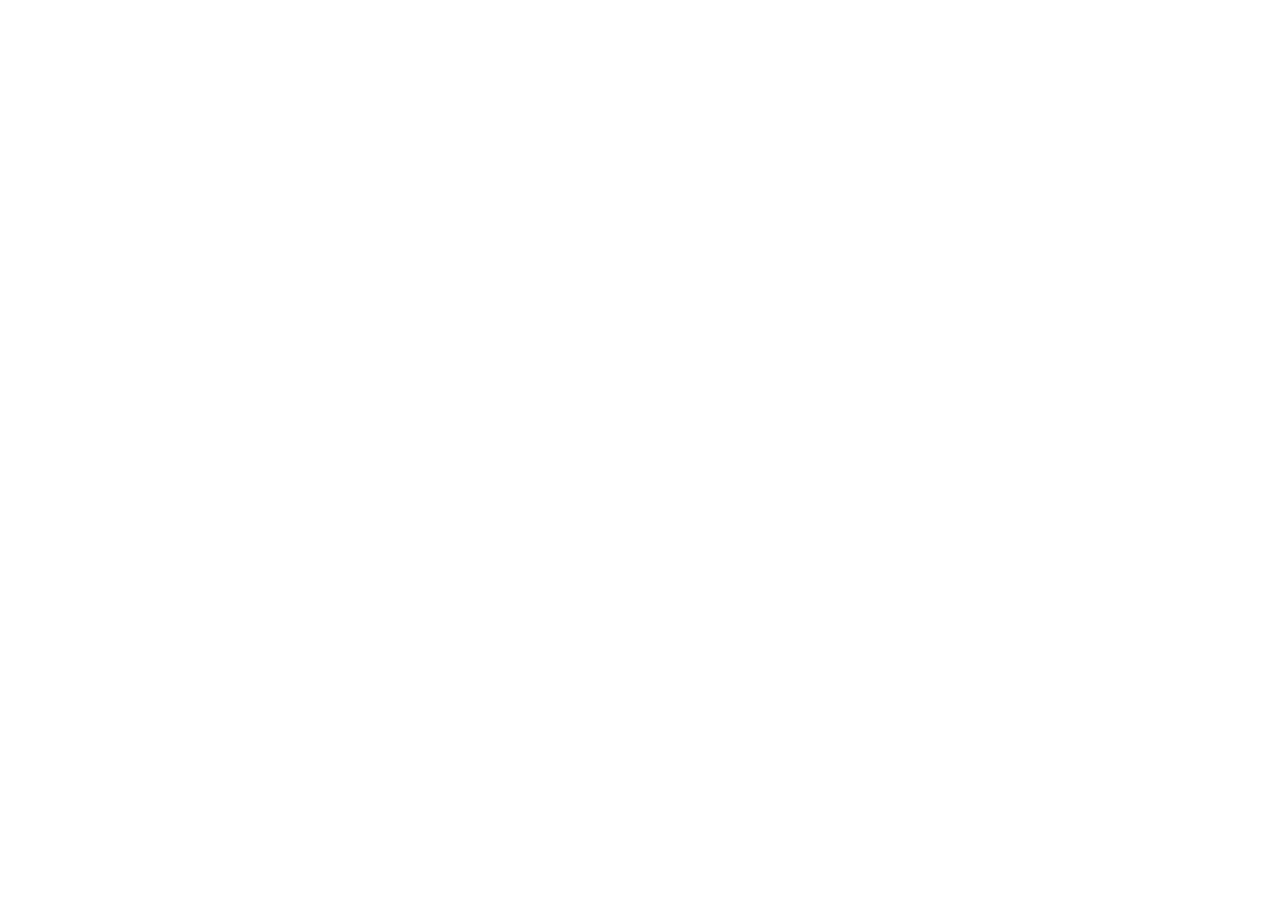
==== index.html @ 2ce0e39a "Initialize portfolio Pages site" ====
<!doctype html>
<html lang="zh-CN">
  <head>
    <meta charset="UTF-8" />
    <meta name="viewport" content="width=device-width, initial-scale=1.0" />
    <meta name="theme-color" content="#f3f0e9" />
    <meta name="description" content="单利玲产品设计作品集：DESIGN IN MOTION。沈阳化工大学产品设计专业在读。" />
    <title>DESIGN IN MOTION — 单利玲</title>
    <script type="module" crossorigin src="./assets/index-DRYO4Wwj.js"></script>
    <link rel="stylesheet" crossorigin href="./assets/index-DU_Dm9wd.css">
  </head>
  <body>
    <div id="root"></div>
  </body>
</html>
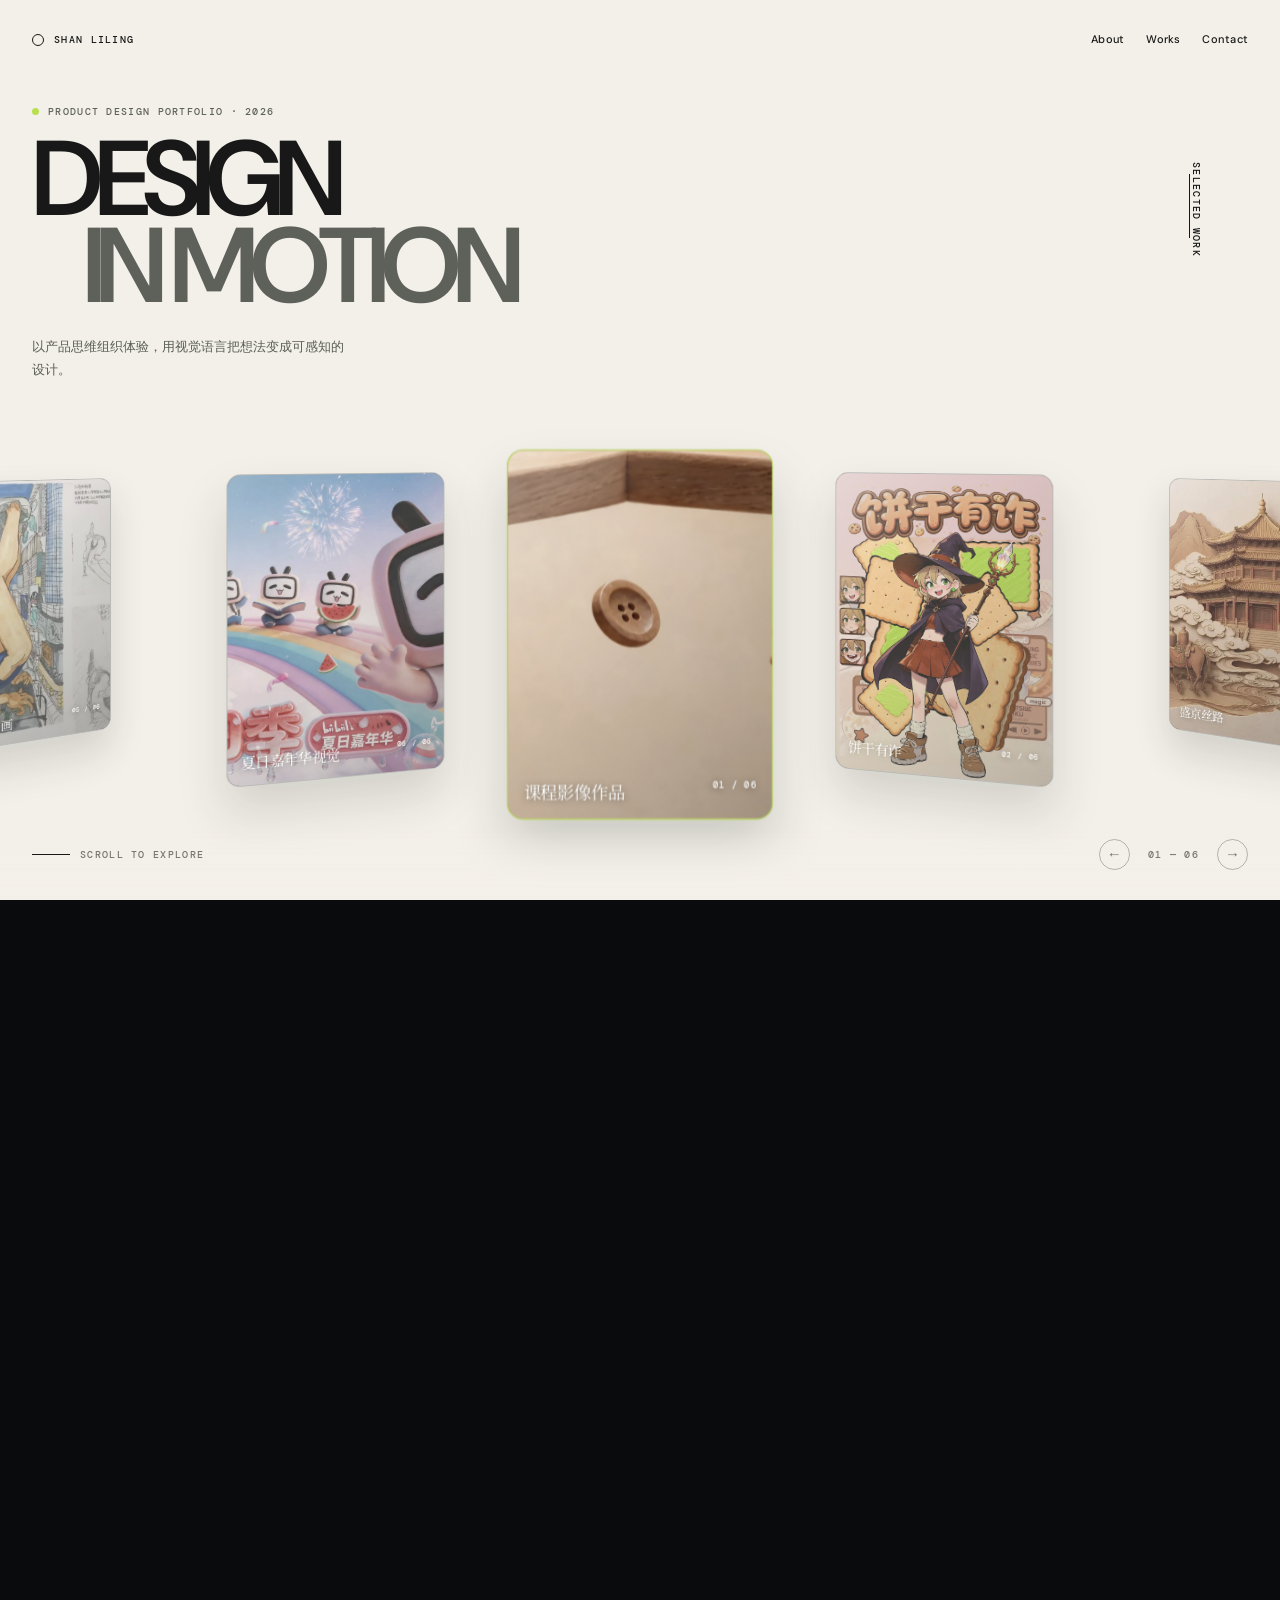
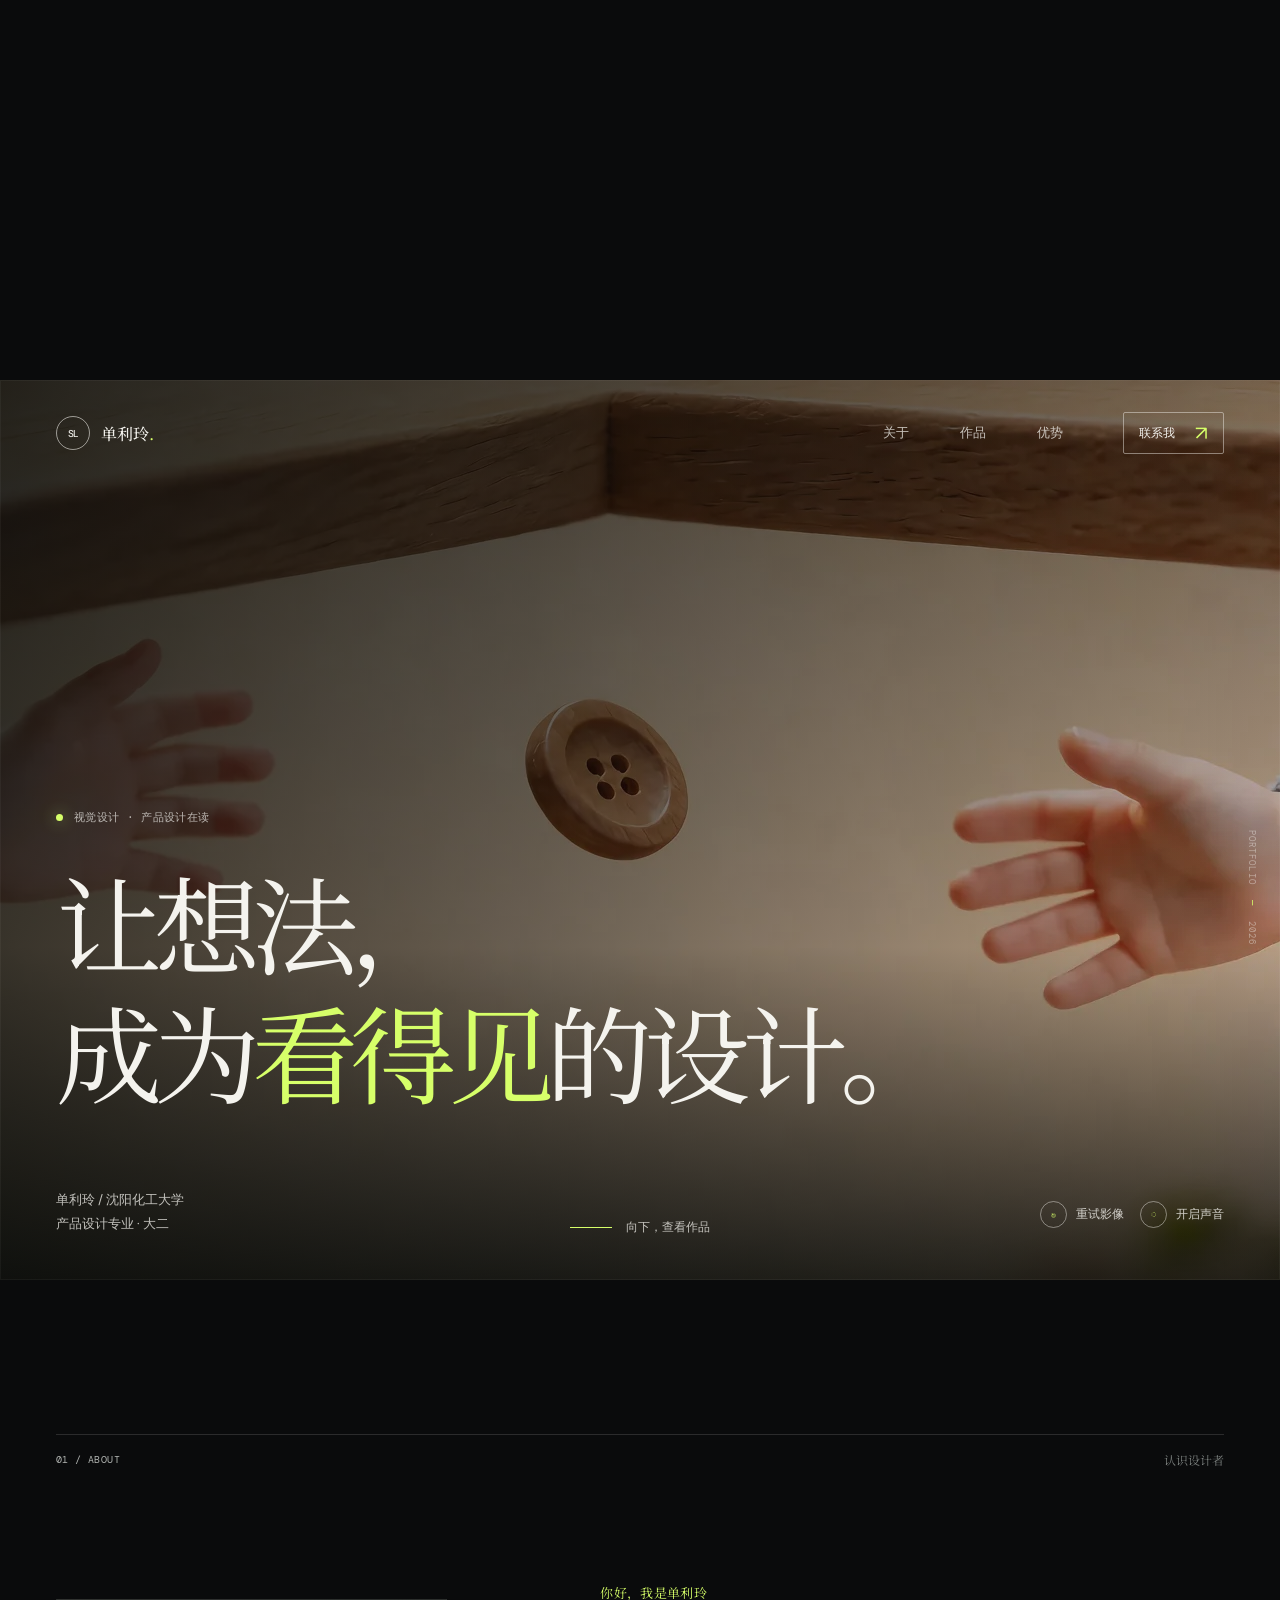
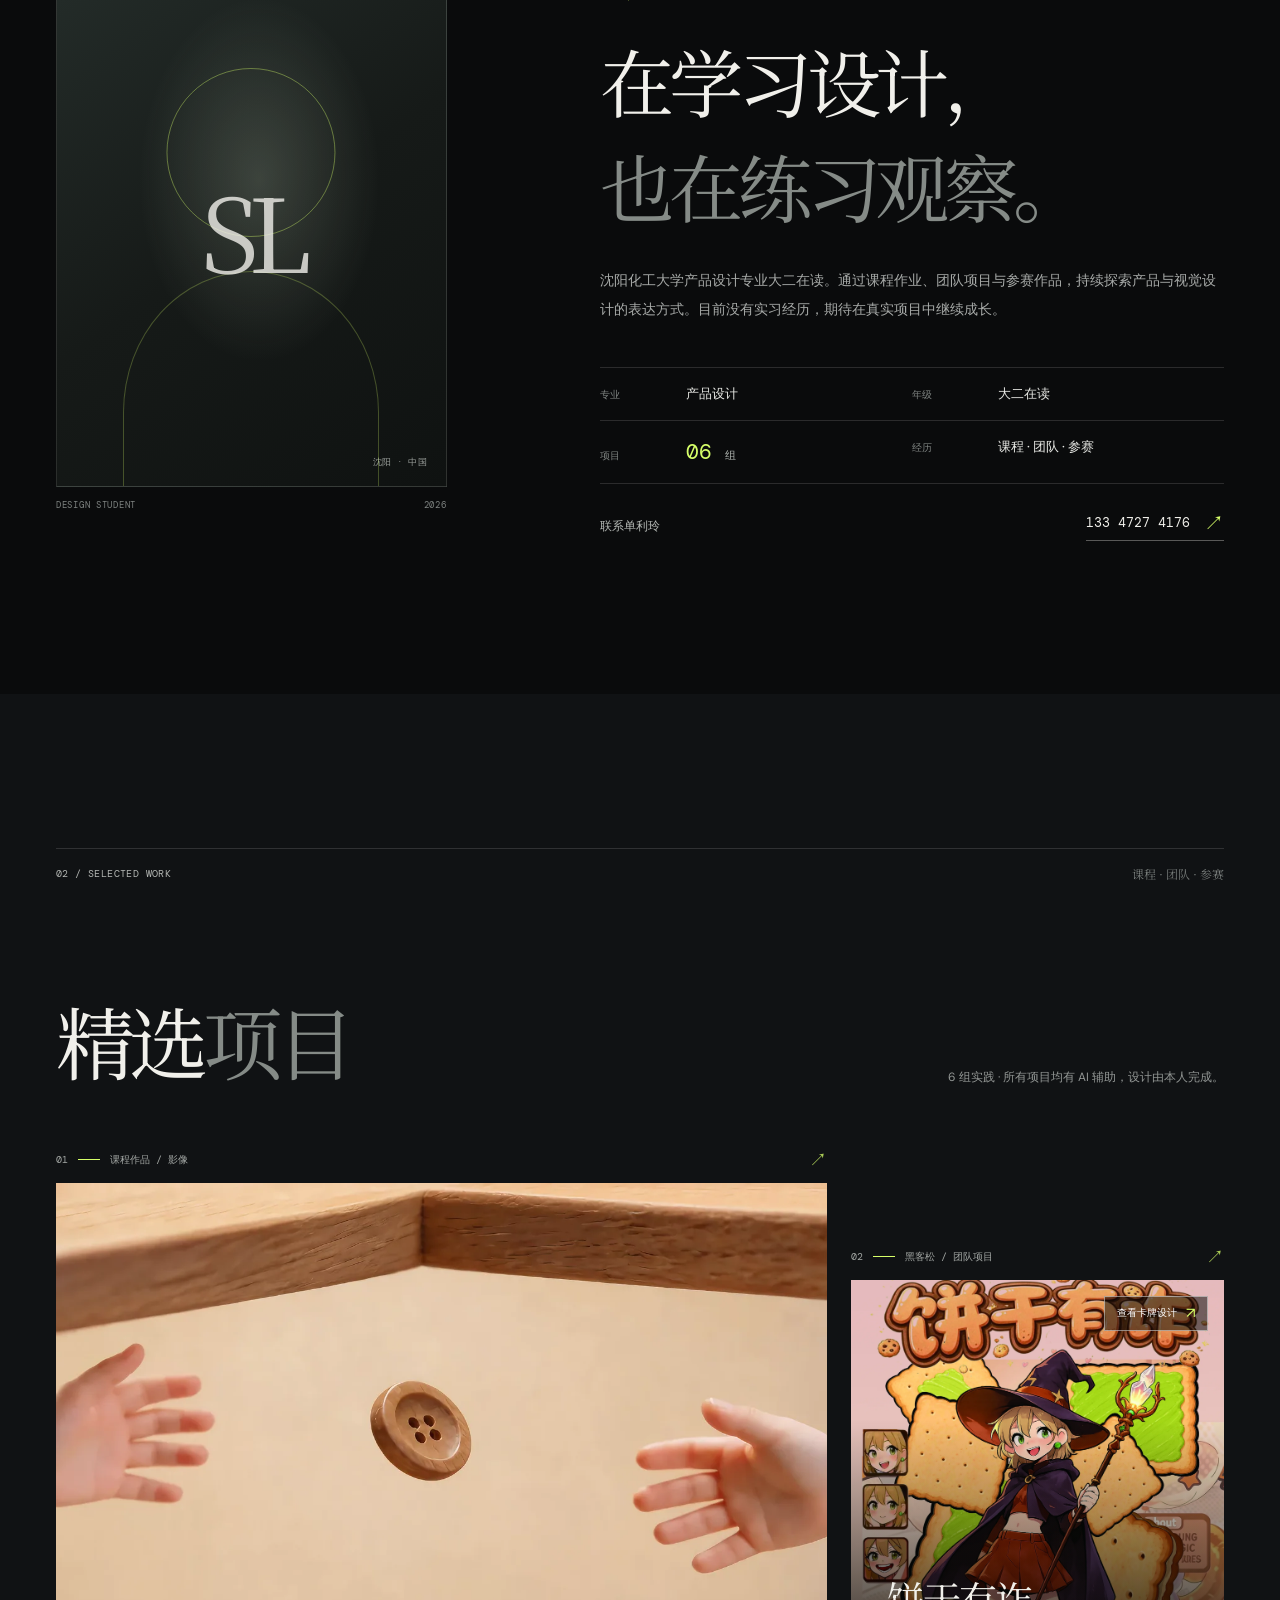
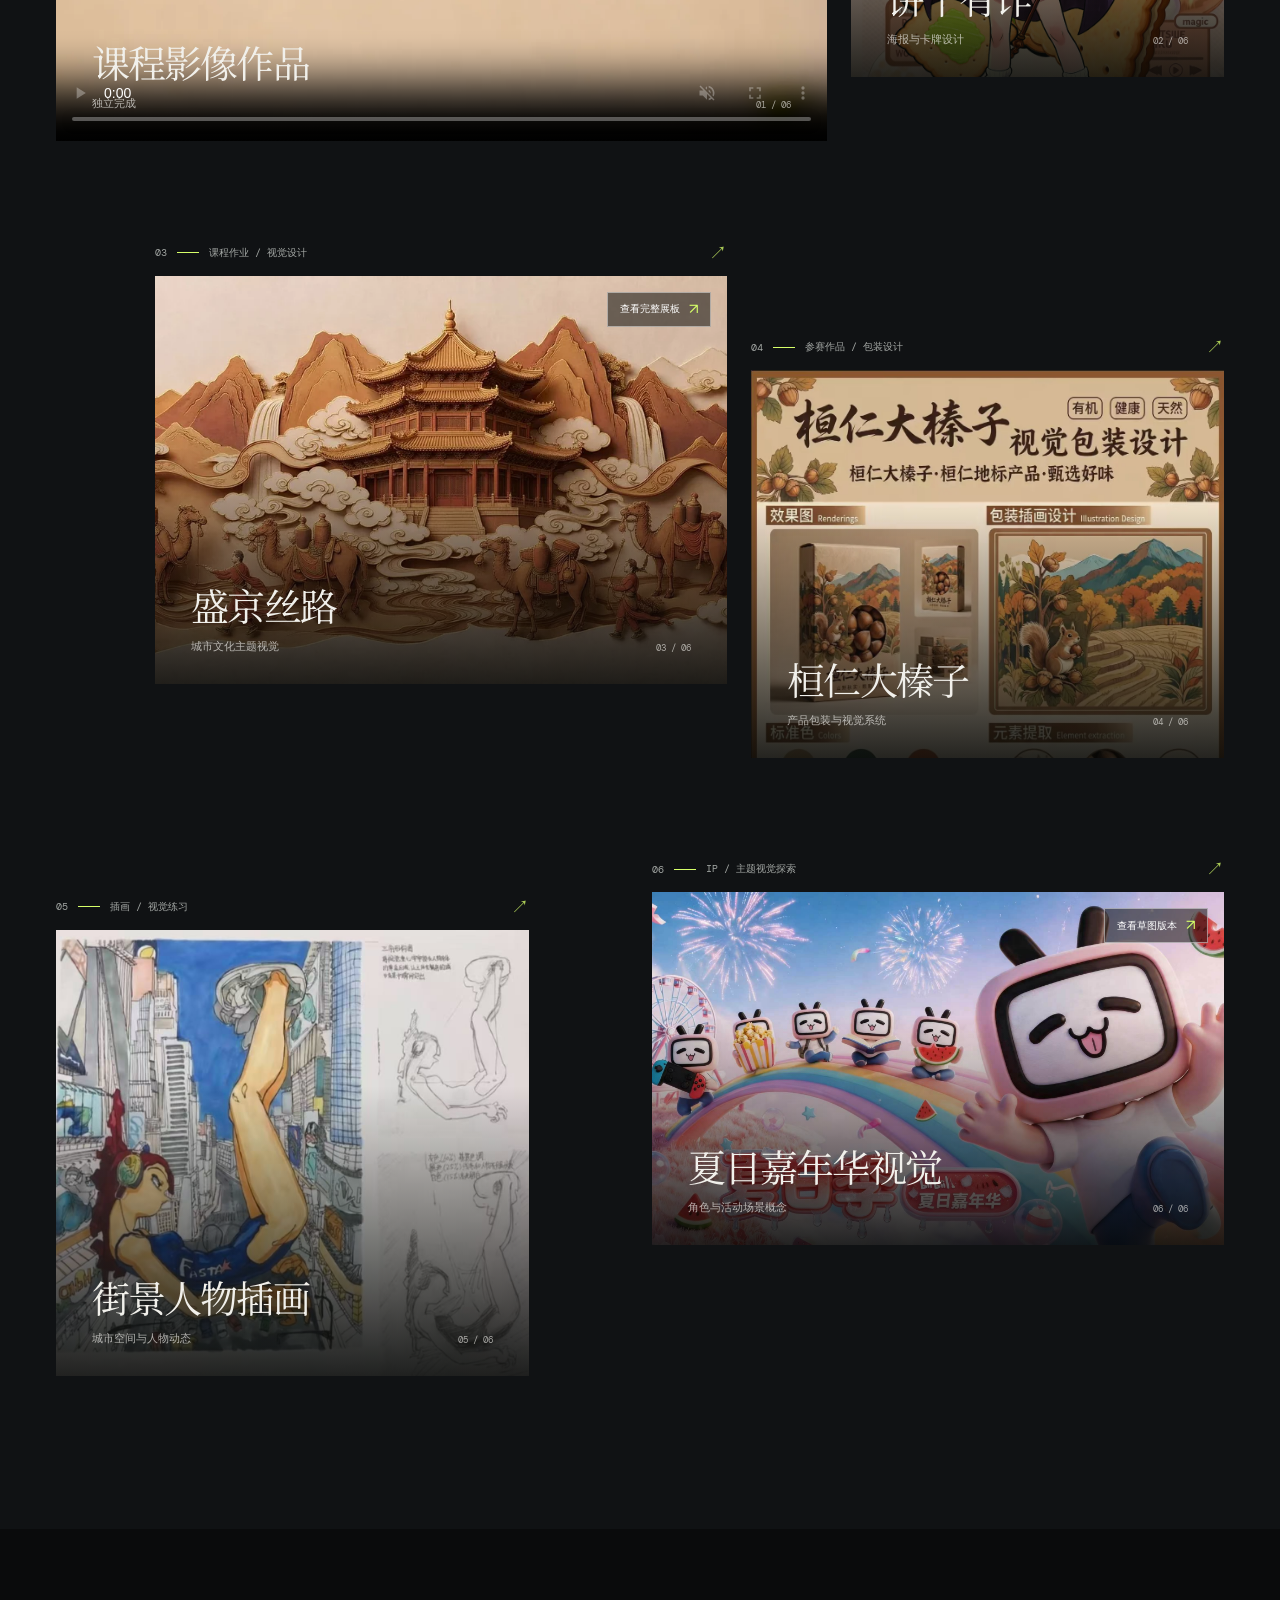
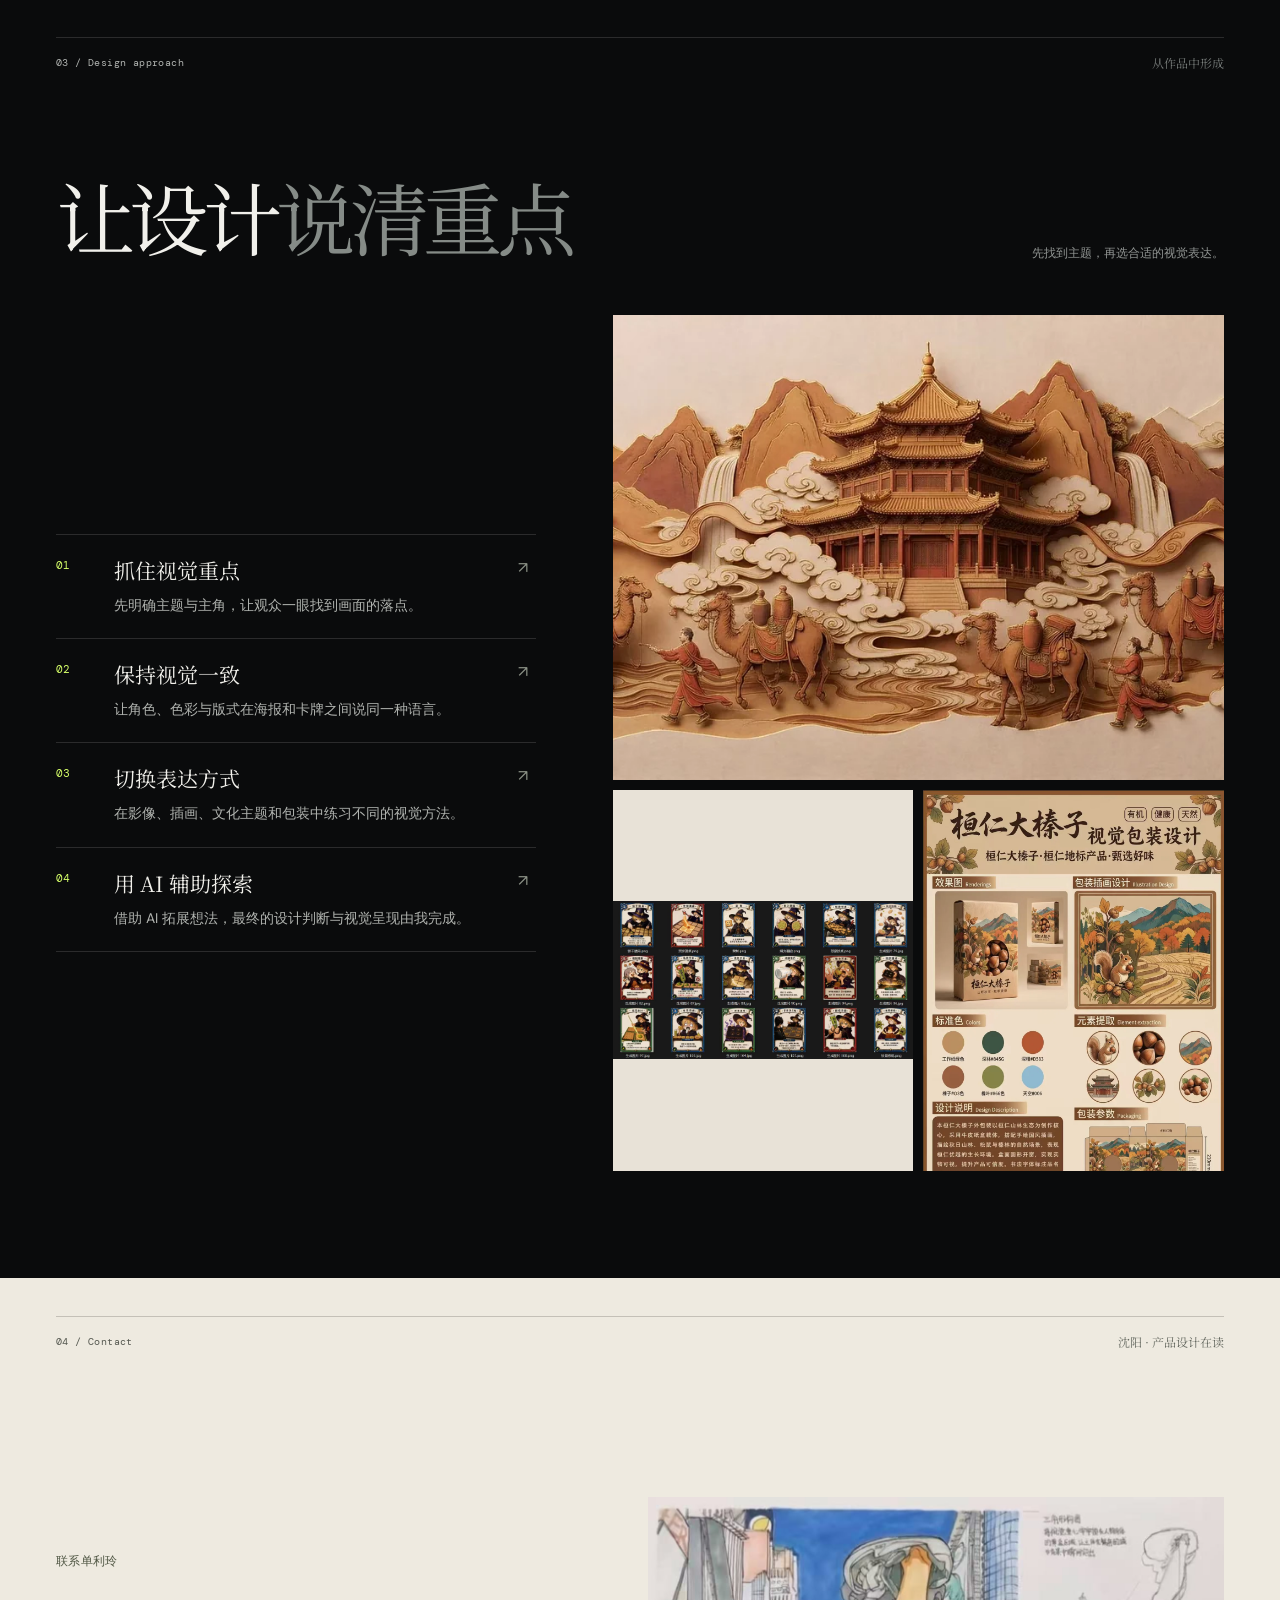
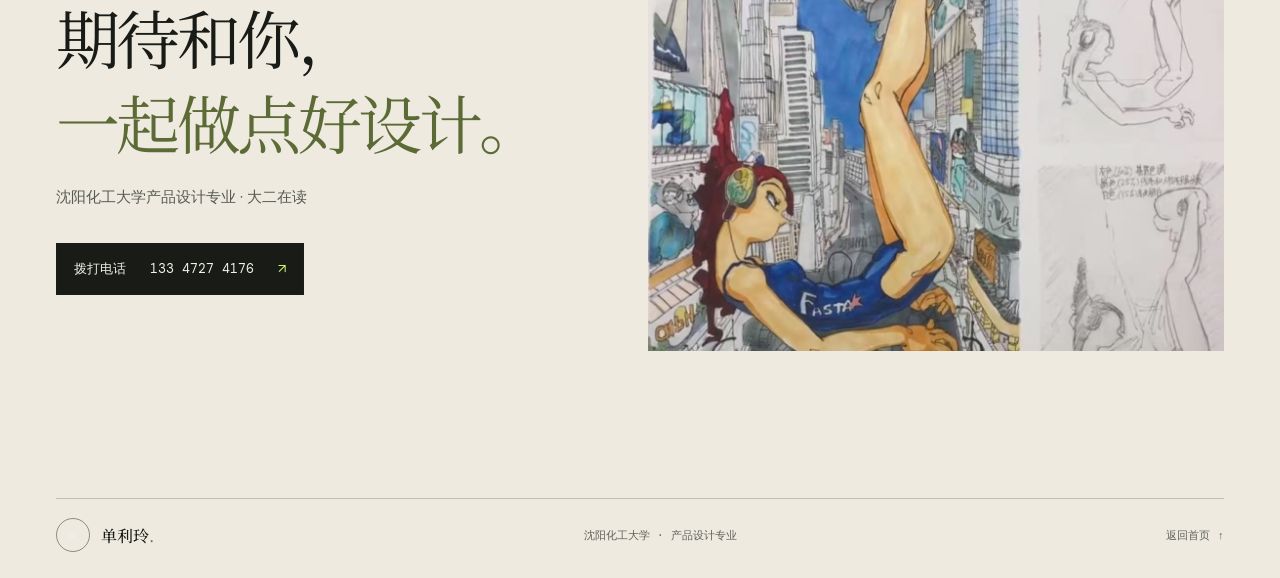
==== commit 45d7134e: "Publish portfolio design update" ====
--- a/index.html
+++ b/index.html
@@ -6,8 +6,8 @@
     <meta name="theme-color" content="#f3f0e9" />
     <meta name="description" content="单利玲产品设计作品集：DESIGN IN MOTION。沈阳化工大学产品设计专业在读。" />
     <title>DESIGN IN MOTION — 单利玲</title>
-    <script type="module" crossorigin src="./assets/index-DRYO4Wwj.js"></script>
-    <link rel="stylesheet" crossorigin href="./assets/index-DU_Dm9wd.css">
+    <script type="module" crossorigin src="./assets/index-D1FJwjSS.js"></script>
+    <link rel="stylesheet" crossorigin href="./assets/index-BjDh52-R.css">
   </head>
   <body>
     <div id="root"></div>
--- a/assets/index-BjDh52-R.css
+++ b/assets/index-BjDh52-R.css
@@ -0,0 +1 @@
+@import"https://fonts.googleapis.com/css2?family=DM+Mono:wght@400;500&family=DM+Sans:wght@400;500;600;700&family=Noto+Serif+SC:wght@400;500;600&display=swap";:root{font-family:DM Sans,Microsoft YaHei,sans-serif;color:#f1f0eb;background:#0a0b0c;font-synthesis:none;text-rendering:optimizeLegibility;-webkit-font-smoothing:antialiased;--bg: #0a0b0c;--panel: #101214;--paper: #f1f0eb;--muted: #919493;--line: rgba(238, 240, 236, .14);--lime: #d6ff69;--mono: "DM Mono", monospace;--sans: "DM Sans", "Microsoft YaHei", sans-serif;--serif: "Noto Serif SC", "Songti SC", serif;--wrap: min(1700px, calc(100% - 112px) );--ease: cubic-bezier(.2, .75, .2, 1)}*{box-sizing:border-box}html{scroll-behavior:auto;scroll-padding-top:88px}body{margin:0;min-width:320px;background:var(--bg)}button,a{font:inherit}a{color:inherit}button:focus-visible,a:focus-visible{outline:2px solid var(--lime);outline-offset:5px}::selection{color:var(--bg);background:var(--lime)}.wrap{width:var(--wrap);margin-inline:auto}.skip-link{position:fixed;z-index:50;top:12px;left:12px;padding:12px 16px;color:#080a08;background:var(--lime);transform:translateY(-150%)}.skip-link:focus{transform:translateY(0)}.sr-only{position:absolute;width:1px;height:1px;padding:0;margin:-1px;overflow:hidden;clip:rect(0,0,0,0);white-space:nowrap;border:0}.motion-intro{position:relative;height:100svh;min-height:620px;overflow:clip;isolation:isolate;color:#171817;background:#f3f0e9}.motion-intro__frame{position:relative;z-index:2;display:grid;width:min(100% - 64px,1440px);height:100%;margin:0 auto;padding:28px 0 30px;grid-template-rows:auto 1fr auto;pointer-events:none}.motion-intro__topbar a,.motion-intro__topbar nav,.motion-intro__controls,.motion-intro__controls button{pointer-events:auto}.motion-intro__topbar,.motion-intro__footer{display:flex;align-items:center;justify-content:space-between;gap:22px;font-family:var(--mono);font-size:10px;font-weight:500;line-height:1;letter-spacing:.13em}.motion-intro__mark{display:inline-flex;align-items:center;gap:10px;color:inherit;text-decoration:none}.motion-intro__mark:before{width:10px;height:10px;border:1.5px solid currentColor;border-radius:50%;content:""}.motion-intro__topbar nav{display:flex;gap:22px}.motion-intro__topbar nav a{position:relative;padding:6px 0;color:inherit;font-family:var(--sans);font-size:11px;font-weight:500;letter-spacing:.02em;text-decoration:none}.motion-intro__topbar nav a:after{position:absolute;right:0;bottom:1px;left:0;height:1px;background:currentColor;content:"";transform:scaleX(0);transform-origin:right;transition:transform .3s ease}.motion-intro__topbar nav a:hover:after,.motion-intro__topbar nav a:focus-visible:after{transform:scaleX(1);transform-origin:left}.motion-intro__copy{align-self:start;max-width:840px;padding-top:clamp(38px,6vh,54px);pointer-events:none}.motion-intro__eyebrow{display:flex;align-items:center;gap:9px;margin:0;color:#5f615b;font-family:var(--mono);font-size:10px;font-weight:500;letter-spacing:.13em}.motion-intro__eyebrow:before{width:7px;height:7px;border-radius:50%;background:#b9df4f;content:""}.motion-intro__copy h1{max-width:820px;margin:18px 0 0;color:#171817;font-family:var(--sans);font-size:clamp(3.7rem,8.3vw,8.5rem);font-weight:600;line-height:.82;letter-spacing:-.085em}.motion-intro__copy h1 span{display:block}.motion-intro__copy h1 span:last-child{padding-left:.48em;color:#5e605a}.motion-intro__summary{max-width:320px;margin:26px 0 0;color:#5a5c56;font-size:13px;line-height:1.75}.motion-intro__footer{color:#76766f}.motion-intro__scroll{display:inline-flex;align-items:center;gap:10px}.motion-intro__scroll:before{width:38px;height:1px;background:#171817;content:""}.motion-intro__gallery{position:absolute;z-index:1;inset:0;overflow:hidden;perspective:1500px;perspective-origin:50% 48%;touch-action:pan-y}.motion-intro__track{position:absolute;inset:0;transform-style:preserve-3d}.motion-intro__card{position:absolute;top:71%;left:50%;display:block;width:clamp(180px,19vw,292px);aspect-ratio:.72;border:0;padding:0;background:transparent;cursor:pointer;opacity:var(--card-opacity);transform:translate3d(var(--card-x),var(--card-y),var(--card-z)) translate(-50%,-50%) rotateY(var(--card-angle)) scale(var(--card-scale));transform-style:preserve-3d;transition:opacity .4s ease,transform .58s cubic-bezier(.22,.72,.2,1);will-change:transform,opacity}.motion-intro__card:focus-visible{outline:2px solid #171817;outline-offset:5px}.motion-intro__face{position:absolute;inset:0;overflow:hidden;border:1px solid rgba(255,255,255,.62);border-radius:15px;background:#252824;box-shadow:0 28px 50px #1e1f1c2e,inset 0 1px #fff6;backface-visibility:hidden}.motion-intro__face:before{position:absolute;z-index:2;inset:0;background:linear-gradient(135deg,rgba(255,255,255,.32),transparent 34%,rgba(0,0,0,.22));content:"";pointer-events:none}.motion-intro__face img{display:block;width:100%;height:100%;object-fit:cover;filter:saturate(.75) contrast(.95);transform:scale(1.03)}.motion-intro__card:nth-child(4) img{object-position:50% 30%}.motion-intro__card:nth-child(2) img{object-position:50% 50%}.motion-intro__card-meta{position:absolute;z-index:3;right:14px;bottom:13px;left:14px;display:flex;justify-content:space-between;gap:10px;color:#fff;text-shadow:0 1px 7px rgba(0,0,0,.42)}.motion-intro__card-meta strong{font-family:var(--serif);font-size:16px;font-weight:400;letter-spacing:-.04em}.motion-intro__card-meta span{font-family:var(--mono);font-size:8px;font-weight:500;letter-spacing:.1em}.motion-intro__card.is-featured .motion-intro__face{outline:2px solid rgba(185,223,79,.85);outline-offset:-2px}.motion-intro__controls{display:flex;align-items:center;gap:18px}.motion-intro__controls button{display:grid;width:31px;height:31px;place-items:center;border:1px solid rgba(23,24,23,.28);border-radius:50%;color:inherit;background:transparent;cursor:pointer;font-size:15px;transition:color .2s ease,border-color .2s ease,background .2s ease,transform .2s ease}.motion-intro__controls button:hover{color:#f3f0e9;border-color:#171817;background:#171817;transform:scale(1.06)}.motion-intro__controls button:active{transform:scale(.96)}.motion-intro__kicker{position:absolute;z-index:4;top:18%;right:clamp(22px,6vw,92px);color:#171817;font-family:var(--mono);font-size:10px;font-weight:500;letter-spacing:.13em;writing-mode:vertical-rl}.motion-intro__kicker i{display:block;width:1px;height:64px;margin:12px auto 0;background:#171817}.motion-intro__fade{position:absolute;z-index:1;right:0;bottom:0;left:0;height:8vh;background:linear-gradient(transparent,#f3f0e9eb 78%,#f3f0e9);pointer-events:none}.motion-intro__dialog{position:fixed;inset:0;width:min(1120px,calc(100% - 48px));max-width:none;max-height:min(760px,calc(100% - 48px));overflow:auto;border:1px solid rgba(255,255,255,.5);border-radius:4px;padding:clamp(18px,3vw,36px);color:#171817;background:#f3f0e9;box-shadow:0 35px 120px #00000047}.motion-intro__dialog[open]{transform-origin:calc(50% + var(--zoom-origin-x, 0px)) calc(50% + var(--zoom-origin-y, 0px));animation:project-dialog-in .48s cubic-bezier(.2,.78,.16,1.02) both}.motion-intro__dialog::backdrop{background:#0c0d0cbd;-webkit-backdrop-filter:blur(8px);backdrop-filter:blur(8px)}.motion-intro__dialog[open]::backdrop{animation:project-backdrop-in .42s ease both}.motion-intro__dialog-top{display:flex;align-items:center;justify-content:space-between;gap:18px;margin-bottom:22px;color:#646660;font-family:var(--mono);font-size:10px;letter-spacing:.1em}.motion-intro__dialog-top>button{display:grid;width:38px;height:38px;place-items:center;border:1px solid rgba(23,24,23,.24);border-radius:50%;color:inherit;background:transparent;cursor:pointer;font-size:25px;line-height:1;transition:color .2s ease,background .2s ease}.motion-intro__dialog-top>button:hover{color:#f3f0e9;background:#171817}.motion-intro__dialog-grid{display:grid;grid-template-columns:minmax(0,1.2fr) minmax(280px,.8fr);gap:clamp(26px,5vw,68px);align-items:center}.motion-intro__dialog-art{display:grid;min-height:360px;max-height:590px;place-items:center;overflow:hidden;background:#e7e1d6}.motion-intro__dialog-art img,.motion-intro__dialog-art video{display:block;width:100%;max-height:590px;object-fit:contain}.motion-intro__dialog-gallery{display:grid;width:100%;height:min(590px,62vh);min-height:280px;grid-template-columns:repeat(2,minmax(0,1fr));gap:10px}.motion-intro__dialog-gallery img{width:100%;height:100%;min-width:0;object-fit:contain;background:#d9d3c8}.motion-intro__dialog-copy{padding:12px 0}.motion-intro__dialog-kicker{margin:0 0 16px;color:#73756d;font-family:var(--mono);font-size:9px;letter-spacing:.14em}.motion-intro__dialog-copy h2{margin:0;font-family:var(--serif);font-size:clamp(34px,4vw,56px);font-weight:400;letter-spacing:-.06em}.motion-intro__dialog-type{margin:9px 0 24px;color:#74766f;font-size:12px}.motion-intro__dialog-highlight{max-width:35em;margin:0;font-size:15px;line-height:1.85}.motion-intro__dialog-copy h3{margin:31px 0 13px;font-family:var(--mono);font-size:10px;font-weight:500;letter-spacing:.12em}.motion-intro__dialog-copy ul{display:grid;gap:11px;margin:0;padding:0;list-style:none}.motion-intro__dialog-copy li{position:relative;padding-left:18px;color:#555750;font-size:12px;line-height:1.7}.motion-intro__dialog-copy li:before{position:absolute;top:.68em;left:0;width:6px;height:6px;border-radius:50%;background:#9abc43;content:""}.motion-intro__dialog-nav{display:flex;justify-content:space-between;gap:14px;margin-top:34px;border-top:1px solid rgba(23,24,23,.16);padding-top:17px}.motion-intro__dialog-nav button{border:0;padding:8px 0;color:#171817;background:transparent;cursor:pointer;font-size:11px;transition:color .2s ease,transform .2s ease}.motion-intro__dialog-nav button:hover{color:#788e3e;transform:translateY(-1px)}@keyframes project-dialog-in{0%{opacity:0;transform:scale(.54)}to{opacity:1;transform:scale(1)}}@keyframes project-backdrop-in{0%{opacity:0}to{opacity:1}}@media(max-width:720px){.motion-intro__frame{width:calc(100% - 36px);padding-top:20px}.motion-intro__topbar nav{gap:14px}.motion-intro__topbar nav a{font-size:10px}.motion-intro__copy{align-self:start;padding-top:8svh}.motion-intro__copy h1{font-size:clamp(3.45rem,18vw,5.2rem);line-height:.86}.motion-intro__copy h1 span:last-child{padding-left:.22em}.motion-intro__summary{margin:22px 0 0;font-size:12px}.motion-intro__gallery{perspective:920px;perspective-origin:50% 55%}.motion-intro__card{top:56%;width:clamp(150px,47vw,210px)}.motion-intro__controls{gap:9px}.motion-intro__controls button{width:28px;height:28px}.motion-intro__kicker{top:62%;right:12px}.motion-intro__footer{font-size:8px}.motion-intro__dialog{width:calc(100% - 24px);max-height:calc(100% - 24px);padding:16px}.motion-intro__dialog-top{margin-bottom:15px;font-size:8px}.motion-intro__dialog-grid{grid-template-columns:1fr;gap:19px}.motion-intro__dialog-art{min-height:200px;max-height:36svh}.motion-intro__dialog-art img,.motion-intro__dialog-art video{max-height:36svh}.motion-intro__dialog-copy{padding:0 2px 4px}.motion-intro__dialog-kicker{margin-bottom:9px}.motion-intro__dialog-copy h2{font-size:34px}.motion-intro__dialog-type{margin:5px 0 13px}.motion-intro__dialog-highlight{font-size:13px;line-height:1.65}.motion-intro__dialog-copy h3{margin:18px 0 8px}.motion-intro__dialog-copy ul{gap:6px}.motion-intro__dialog-copy li{font-size:11px}.motion-intro__dialog-nav{margin-top:15px;padding-top:9px}}@media(prefers-reduced-motion:reduce){.motion-intro__dialog[open],.motion-intro__dialog[open]::backdrop{animation:none}}.hero{position:relative;display:flex;min-height:100svh;flex-direction:column;justify-content:space-between;overflow:hidden;padding:32px 0 44px;isolation:isolate;background:#151918}.hero__video,.hero__shade{position:absolute;z-index:-2;inset:0;width:100%;height:100%}.hero__video{object-fit:cover;object-position:center 48%}.hero__shade{z-index:-1;background:linear-gradient(90deg,#050807c4,#0508078c 42%,#05080729),linear-gradient(0deg,rgba(5,8,7,.8),transparent 37%,rgba(5,8,7,.42))}.hero:after{position:absolute;z-index:-1;inset:0;border:1px solid rgba(255,255,255,.045);content:"";pointer-events:none}.hero__top{display:flex;align-items:center;justify-content:space-between;gap:24px}.signature{display:inline-flex;align-items:center;gap:11px;color:var(--paper);text-decoration:none;font-family:var(--serif);font-size:16px;font-weight:500;white-space:nowrap}.signature__seal{display:grid;width:34px;height:34px;place-items:center;border:1px solid rgba(241,240,235,.58);border-radius:50%;color:var(--paper);font-family:DM Sans,sans-serif;font-size:10px;letter-spacing:-.04em}.signature__dot{color:var(--lime)}.hero-nav{display:flex;align-items:center;gap:clamp(24px,4vw,64px);margin-left:auto;margin-right:36px}.hero-nav a{position:relative;padding:9px 0;color:#f1f0ebc7;text-decoration:none;font-size:13px;transition:color .2s ease}.hero-nav a:after{position:absolute;right:0;bottom:3px;left:0;height:1px;background:var(--lime);content:"";transform:scaleX(0);transform-origin:left;transition:transform .3s var(--ease)}.hero-nav a:hover{color:#fff}.hero-nav a:hover:after{transform:scaleX(1)}.contact-button{display:inline-flex;min-height:42px;align-items:center;gap:20px;border:1px solid rgba(241,240,235,.46);border-radius:2px;padding:0 15px;color:var(--paper);text-decoration:none;font-size:12px;transition:color .25s ease,border-color .25s ease,background .25s ease}.contact-button:hover{color:#090b08;border-color:var(--lime);background:var(--lime)}.arrow{display:inline-block;color:var(--lime);font-size:20px;line-height:1;transition:transform .25s var(--ease),color .25s ease}a:hover .arrow,button:hover .arrow{transform:translate(3px,-3px)}.contact-button:hover .arrow{color:#10120d}.hero__content{width:var(--wrap);margin-top:auto;margin-bottom:0;padding-top:clamp(120px,22vh,260px)}.hero__eyebrow,.eyebrow{display:flex;align-items:center;gap:11px;color:#f1f0ebb8;font-family:var(--mono);font-size:11px;letter-spacing:.03em}.status-dot{position:relative;width:7px;height:7px;border-radius:50%;background:var(--lime);box-shadow:0 0 15px #d6ff6999}.hero h1{max-width:1120px;margin:32px 0 0;color:#f4f3ee;font-family:var(--serif);font-size:clamp(56px,8.3vw,132px);font-weight:400;line-height:1.22;letter-spacing:-.075em;text-wrap:balance}.hero h1>span{display:block}.hero__accent{color:var(--lime)}.hero__bottom{display:grid;grid-template-columns:1fr 1fr 1fr;align-items:end;gap:24px;margin-top:clamp(42px,8vh,90px)}.hero__bottom p{margin:0;color:#f1f0ebc7;font-size:13px;line-height:1.85}.hero__scroll{display:inline-flex;width:fit-content;align-items:center;gap:14px;justify-self:center;color:#f1f0ebc7;text-decoration:none;font-size:12px}.scroll-line{position:relative;display:block;width:42px;height:1px;overflow:hidden;background:#f1f0eb5c}.scroll-line:after{position:absolute;inset:0;background:var(--lime);content:""}.hero__media-controls{display:flex;align-items:center;justify-self:end;gap:16px}.hero__playback,.hero__sound{display:inline-flex;align-items:center;gap:9px;border:0;padding:8px 0;color:#f1f0ebd6;background:none;cursor:pointer;font-size:12px}.hero__playback .sound-icon,.hero__sound .sound-icon{flex:0 0 auto}.hero__sound .arrow{margin-left:4px}.sound-icon{display:grid;width:27px;height:27px;place-items:center;border:1px solid rgba(241,240,235,.45);border-radius:50%;color:var(--lime);font-size:10px;transition:color .2s,background .2s,border-color .2s}.hero__playback:hover .sound-icon,.hero__sound:hover .sound-icon{color:var(--bg);border-color:var(--lime);background:var(--lime)}.hero__serial{position:absolute;top:50%;right:22px;color:#f1f0eb73;font-family:var(--mono);font-size:9px;letter-spacing:.12em;writing-mode:vertical-rl}.hero__serial span{margin:9px 0;color:var(--lime)}.section{position:relative;padding:clamp(96px,12vw,176px) 0}.section-kicker{display:flex;align-items:center;justify-content:space-between;gap:20px;border-top:1px solid var(--line);padding-top:16px;color:#b2b5b2;font-family:var(--mono);font-size:10px;letter-spacing:.04em}.section-kicker span:last-child{color:#777c7a;font-family:var(--serif);font-size:12px;letter-spacing:0}.about{background:#0a0b0c}.about__grid{display:grid;grid-template-columns:minmax(280px,.77fr) minmax(0,1.23fr);align-items:center;gap:clamp(64px,12vw,190px);padding-top:clamp(54px,8vw,116px)}.about__portrait{max-width:480px}.portrait-placeholder{position:relative;display:grid;aspect-ratio:.8;overflow:hidden;place-items:center;border:1px solid rgba(241,240,235,.12);color:#f1f0ebe0;background:radial-gradient(ellipse at 52% 37%,rgba(191,207,183,.22),transparent 42%),linear-gradient(145deg,#232b28,#161a18 48%,#0f1211)}.portrait-placeholder:before{position:absolute;top:14%;left:50%;width:43%;aspect-ratio:1;border:1px solid rgba(214,255,105,.38);border-radius:50%;content:"";transform:translate(-50%)}.portrait-placeholder:after{position:absolute;right:17%;bottom:-14%;left:17%;height:58%;border:1px solid rgba(214,255,105,.26);border-bottom:0;border-radius:50% 50% 0 0;content:""}.portrait-placeholder>span{position:relative;z-index:1;margin-top:-30px;color:#f1f0ebcc;font-family:var(--serif);font-size:clamp(58px,8vw,110px);font-weight:400;letter-spacing:-.1em}.portrait-placeholder i{position:absolute;right:18px;bottom:17px;color:#9a9f9b;font-family:var(--mono);font-size:9px;font-style:normal;letter-spacing:.06em}.about__portrait-note{display:flex;justify-content:space-between;padding-top:12px;color:#7e8381;font-family:var(--mono);font-size:9px;letter-spacing:.08em}.about__copy{max-width:700px}.about__copy .eyebrow{margin-bottom:26px;color:var(--lime);font-family:var(--serif);font-size:13px}.about__copy h2,.work__heading h2,.strengths__heading h2{margin:0;font-family:var(--serif);font-size:clamp(42px,5.8vw,80px);font-weight:400;line-height:1.42;letter-spacing:-.07em}.about__copy h2 span,.work__heading h2 span,.strengths__heading h2 span{color:#858b87}.about__bio{max-width:630px;margin:27px 0 0;color:#a7aaa8;font-size:14px;line-height:2.1}.about__facts{display:grid;grid-template-columns:1fr 1fr;border-top:1px solid var(--line);margin-top:42px}.about__facts>div{display:grid;grid-template-columns:74px 1fr;align-items:baseline;gap:12px;border-bottom:1px solid var(--line);padding:17px 0}.about__facts span{color:#7e8380;font-family:var(--mono);font-size:10px}.about__facts strong{color:#e8e9e5;font-size:13px;font-weight:500}.about__facts strong:has(small){color:var(--lime);font-family:var(--mono);font-size:21px;font-weight:400}.about__facts small{color:#abb0ac;font-family:DM Sans,sans-serif;font-size:11px}.about__phone{display:flex;align-items:center;justify-content:space-between;gap:20px;margin-top:29px;color:#b5b9b5;text-decoration:none;font-size:12px}.about__phone strong{display:inline-flex;align-items:center;gap:14px;border-bottom:1px solid rgba(241,240,235,.34);padding:0 0 7px;color:var(--paper);font-family:var(--mono);font-size:13px;font-weight:400}.work{background:#101214}.work__heading,.strengths__heading{display:flex;align-items:end;justify-content:space-between;gap:32px;margin:clamp(54px,8vw,112px) 0 54px}.work__heading h2,.strengths__heading h2{font-size:clamp(48px,6.2vw,92px)}.work__heading p,.strengths__heading p{margin:0 0 11px;color:#929694;font-size:12px}.project-list{display:grid;grid-template-columns:repeat(12,minmax(0,1fr));gap:clamp(52px,8vw,120px) 24px;align-items:start}.project{min-width:0}.project:nth-child(1){grid-column:1 / span 8}.project:nth-child(2){grid-column:9 / span 4;margin-top:26%}.project:nth-child(3){grid-column:2 / span 6}.project:nth-child(4){grid-column:8 / span 5;margin-top:20%}.project:nth-child(5){grid-column:1 / span 5;margin-top:8%}.project:nth-child(6){grid-column:7 / span 6}.project__topline{display:flex;align-items:center;justify-content:space-between;margin-bottom:14px;color:#a3a7a4;font-family:var(--mono);font-size:10px}.project__topline>span{display:inline-flex;align-items:center;gap:10px}.project__topline i{display:block;width:22px;height:1px;background:var(--lime)}.project__arrow{color:#d6ff69c7;font-size:18px}.project__art{position:relative;overflow:hidden;aspect-ratio:1.38;background:#202522;isolation:isolate}.project__art:after{position:absolute;z-index:0;inset:35% 0 0;background:linear-gradient(transparent,#040605db);content:"";pointer-events:none;transition:opacity .25s ease}.project__art img{display:block;width:100%;height:100%;object-fit:cover;transition:transform .7s var(--ease),filter .5s ease}.project__video{position:absolute;z-index:1;inset:0;display:block;width:100%;height:100%;background:#101214;object-fit:cover;object-position:50% 44%}.project--playing .project__art:after{opacity:0}.project--playing .project__caption{opacity:0;pointer-events:none}.project__caption{transition:opacity .2s ease}.project--film .project__art img{object-position:50% 44%}.project--cookie .project__art{aspect-ratio:.94}.project--cookie .project__art img{object-position:center 30%}.project--shengjing .project__art{aspect-ratio:1.4}.project--shengjing .project__art img[src$="shengjing-board.webp"]{object-fit:contain;background:#d7c3a4}.project--hazelnut .project__art{aspect-ratio:1.22}.project--hazelnut .project__art img{object-position:top center}.project--illustration .project__art{aspect-ratio:1.06}.project--illustration .project__art img{object-position:center 40%}.project--carnival .project__art{aspect-ratio:1.62}.project--carnival .project__art img{object-position:center}.project__art.is-expanded img{object-fit:contain!important;background:#171817}.project__art.is-expanded:after{opacity:0}.project__caption{position:absolute;z-index:1;right:clamp(16px,3vw,36px);bottom:clamp(15px,3vw,30px);left:clamp(16px,3vw,36px);display:flex;align-items:end;justify-content:space-between;gap:12px}.project__caption h3{margin:0;font-family:var(--serif);font-size:clamp(23px,3vw,38px);font-weight:400;letter-spacing:-.05em}.project__caption p{margin:7px 0 0;color:#f1f0ebb3;font-size:11px}.project__number{color:#f1f0eba6;font-family:var(--mono);font-size:9px;white-space:nowrap}.project__play{position:absolute;z-index:2;inset:0;display:grid;width:100%;height:100%;place-items:center;border:0;border-radius:0;color:#fff;background:transparent;cursor:pointer}.project__play span{display:grid;width:54px;height:54px;place-items:center;margin-left:3px;border:1px solid rgba(255,255,255,.72);border-radius:50%;color:#fff;background:#090c0a5c;font-size:12px;transition:color .2s,background .2s,border .2s}.project__play:hover span,.project__play:focus-visible span{color:#10120d;border-color:var(--lime);background:var(--lime)}.project__play:focus-visible{outline:2px solid var(--lime);outline-offset:-5px}.project__expand{position:absolute;z-index:3;top:16px;right:16px;display:inline-flex;align-items:center;gap:9px;border:1px solid rgba(255,255,255,.48);padding:9px 12px;color:#fff;background:#06080785;cursor:pointer;font-size:10px;transition:background .2s,color .2s}.project__expand:hover{color:var(--bg);background:var(--lime)}.project__expand .arrow{font-size:15px}.project__art.is-expanded .project__caption{opacity:0}.strengths{padding:clamp(80px,8.4vw,120px) 0;background:#0a0b0c}.strengths__heading{margin:clamp(52px,7vw,96px) 0 42px}.strengths__body{display:grid;grid-template-columns:minmax(0,.88fr) minmax(0,1.12fr);align-items:center;gap:clamp(42px,6vw,88px)}.strength-list{margin:0;border-top:1px solid var(--line);padding:0;list-style:none}.strength-item{display:grid;grid-template-columns:44px minmax(0,1fr) 18px;align-items:start;gap:14px;border-bottom:1px solid var(--line);padding:20px 0}.strength-item__no{padding-top:3px;color:var(--lime);font-family:var(--mono);font-size:11px}.strength-item h3{margin:0;color:var(--paper);font-family:var(--serif);font-size:21px;font-weight:400}.strength-item p{max-width:390px;margin:8px 0 0;color:#b0b3af;font-size:14px;line-height:1.8}.strength-item__arrow{padding-top:2px;color:#8c9287;font-size:16px;transition:color .2s ease,transform .2s ease}.strength-item:hover .strength-item__arrow{color:var(--lime);transform:translate(2px,-2px)}.strengths__proof{display:grid;min-height:400px;grid-template-columns:repeat(2,minmax(0,1fr));grid-template-rows:1.1fr .9fr;gap:10px}.strengths__proof figure{display:grid;min-width:0;min-height:0;margin:0;overflow:hidden;place-items:center;background:#e8e2d7}.strengths__proof-main{grid-column:1 / -1}.strengths__proof-main img{object-fit:cover!important}.strengths__proof img{display:block;width:100%;height:100%;object-fit:contain}.contact-section{position:relative;display:flex;min-height:100svh;flex-direction:column;justify-content:space-between;padding:38px 0 26px;color:#191b17;background:#eeeae0}.contact-section__inner{display:flex;min-height:calc(100svh - 64px);flex-direction:column}.contact-section .section-kicker{border-color:#191b1733;color:#555850}.contact-section .section-kicker span:last-child{color:#666a61}.contact-section__main{display:grid;flex:1;grid-template-columns:minmax(0,.95fr) minmax(0,1.05fr);align-items:center;gap:clamp(36px,5.5vw,84px);margin:0;padding:58px 0}.contact-section__copy .eyebrow{margin:0 0 24px;color:#505744;font-family:var(--mono);font-size:12px}.contact-section__main h2{max-width:620px;margin:0;font-family:var(--serif);font-size:clamp(48px,5vw,72px);font-weight:400;line-height:1.32;letter-spacing:-.055em}.contact-section__main h2 span{color:#5c6b36}.contact-section__note{margin:22px 0 0;color:#575b52;font-size:15px;line-height:1.7}.contact-section__art{display:grid;width:100%;aspect-ratio:1.27;margin:0;overflow:hidden;place-items:center;background:#e5e2dc}.contact-section__art img{display:block;width:100%;height:100%;object-fit:contain}.contact-cta{display:inline-flex;min-height:52px;align-items:center;justify-content:space-between;gap:24px;margin-top:32px;border:1px solid #1b1d18;padding:0 17px;color:#f2f0e9;background:#191b17;text-decoration:none;transition:color .2s ease,background .2s ease,border-color .2s ease}.contact-cta span{font-size:13px}.contact-cta strong{font-family:var(--mono);font-size:13px;font-weight:400}.contact-cta .arrow{color:var(--lime);transition:transform .2s ease,color .2s ease}.contact-cta:hover{color:#191b17;border-color:var(--lime);background:var(--lime)}.contact-cta:hover .arrow{color:#191b17;transform:translate(2px,-2px)}.contact-section__foot{display:flex;align-items:center;justify-content:space-between;gap:24px;border-top:1px solid rgba(25,27,23,.2);padding-top:19px}.contact-section__foot .signature{color:#191b17}.contact-section__foot .signature__seal{border-color:#191b1773}.contact-section__foot .signature__dot{color:#6c7d42}.contact-section__foot>span,.contact-section__foot>a:last-child{color:#5e6259;font-family:var(--mono);font-size:11px;text-decoration:none}@media(min-width:1800px){.hero h1{font-size:144px}}@media(max-width:1000px){:root{--wrap: calc(100% - 72px) }.hero h1{font-size:clamp(64px,9vw,104px)}.about__grid{gap:64px}.strengths__body{grid-template-columns:minmax(0,1fr) minmax(0,1fr);gap:34px}.strengths__proof{min-height:360px}.contact-section__main{grid-template-columns:1fr;gap:28px;padding:42px 0}.contact-section__art{aspect-ratio:1.6}.project:nth-child(1){grid-column:1 / span 8}.project:nth-child(2){grid-column:9 / span 4;margin-top:38%}.project:nth-child(3){grid-column:1 / span 7}.project:nth-child(4){grid-column:8 / span 5;margin-top:18%}}@media(max-width:680px){:root{--wrap: calc(100% - 40px) }html{scroll-padding-top:62px}.hero{min-height:100svh;padding:21px 0 25px}.hero__top{gap:12px}.signature{gap:8px;font-size:14px}.signature__seal{width:29px;height:29px;font-size:9px}.hero-nav{gap:17px;margin-right:0}.hero-nav a{font-size:11px}.contact-button{min-height:34px;gap:6px;padding:0 9px;font-size:10px}.contact-button .arrow{font-size:16px}.hero__content{padding-top:25vh}.hero__eyebrow{font-size:9px}.hero h1{margin-top:22px;font-size:clamp(47px,11.8vw,74px);line-height:1.35;letter-spacing:-.09em}.hero__bottom{grid-template-columns:1fr auto;gap:20px 12px;margin-top:56px}.hero__bottom p{font-size:11px}.hero__scroll{display:none}.hero__media-controls{gap:12px}.hero__playback,.hero__sound{gap:6px;font-size:10px}.hero__playback .sound-icon,.hero__sound .sound-icon{width:24px;height:24px}.hero__serial{top:52%;right:10px;font-size:7px}.section{padding:82px 0}.section-kicker{font-size:8px}.section-kicker span:last-child{font-size:10px}.about__grid{grid-template-columns:1fr;gap:45px;padding-top:50px}.about__portrait{width:min(76%,320px)}.portrait-placeholder{aspect-ratio:.94}.portrait-placeholder:before{width:34%}.portrait-placeholder:after{right:10%;left:10%;height:52%}.portrait-placeholder>span{font-size:68px}.about__copy .eyebrow{margin-bottom:18px}.about__copy h2{font-size:clamp(44px,11vw,65px)}.about__bio{margin-top:17px;font-size:13px}.about__facts{margin-top:27px}.about__facts>div{grid-template-columns:50px 1fr;gap:7px;padding:13px 0}.about__facts strong{font-size:11px}.about__facts span{font-size:9px}.about__phone{align-items:flex-start;flex-direction:column;gap:12px}.work__heading,.strengths__heading{align-items:flex-start;flex-direction:column;gap:8px;margin:54px 0 34px}.work__heading h2,.strengths__heading h2{font-size:56px}.strengths__heading h2{font-size:clamp(44px,12vw,52px);line-height:1.28}.work__heading p,.strengths__heading p{font-size:11px}.project-list{grid-template-columns:1fr;gap:43px}.project:nth-child(n){grid-column:1 / -1;margin-top:0}.project:nth-child(2){width:86%;margin-left:auto}.project:nth-child(3){width:91%}.project:nth-child(4){width:88%;margin-left:auto}.project:nth-child(5){width:88%;margin-left:0}.project:nth-child(6){width:92%;margin-left:auto}.project--cookie .project__art{aspect-ratio:1.08}.project--film .project__art,.project--shengjing .project__art{aspect-ratio:1.16}.project--hazelnut .project__art{aspect-ratio:1.04}.project--illustration .project__art{aspect-ratio:.94}.project--carnival .project__art{aspect-ratio:1.16}.motion-intro__dialog-gallery{height:34svh;min-height:190px;gap:6px}.project__caption{right:15px;bottom:15px;left:15px}.project__caption h3{font-size:27px}.project__caption p{font-size:10px}.project__number,.project__topline{font-size:8px}.project__play{width:45px;height:45px}.strengths{padding:62px 0 72px}.strengths__heading{margin:42px 0 30px}.strengths__body{grid-template-columns:1fr;gap:28px}.strengths__proof{min-height:0;aspect-ratio:.98;grid-template-rows:1.05fr .9fr}.strength-item{grid-template-columns:34px minmax(0,1fr) 18px;gap:10px;padding:16px 0}.strength-item h3{font-size:19px}.strength-item p{margin-top:7px;font-size:14px}.contact-section{min-height:100svh;padding-top:25px;padding-bottom:20px}.contact-section__inner{min-height:calc(100svh - 45px)}.contact-section__main{grid-template-columns:1fr;gap:24px;padding:38px 0}.contact-section__copy .eyebrow{margin-bottom:16px}.contact-section__main h2{font-size:clamp(40px,10.8vw,58px);line-height:1.26}.contact-section__note{margin-top:13px;font-size:14px}.contact-section__art{aspect-ratio:1.35}.contact-cta{min-height:48px;gap:12px;margin-top:22px;padding:0 13px}.contact-cta span,.contact-cta strong{font-size:12px}.contact-section__foot{flex-wrap:wrap;gap:14px}.contact-section__foot>span{order:3;width:100%}.contact-section__foot .signature{font-size:13px}.contact-section__foot>a:last-child{margin-left:auto}}@media(prefers-reduced-motion:reduce){*,*:before,*:after{scroll-behavior:auto!important;animation-duration:.01ms!important;animation-iteration-count:1!important;transition-duration:.01ms!important}}
